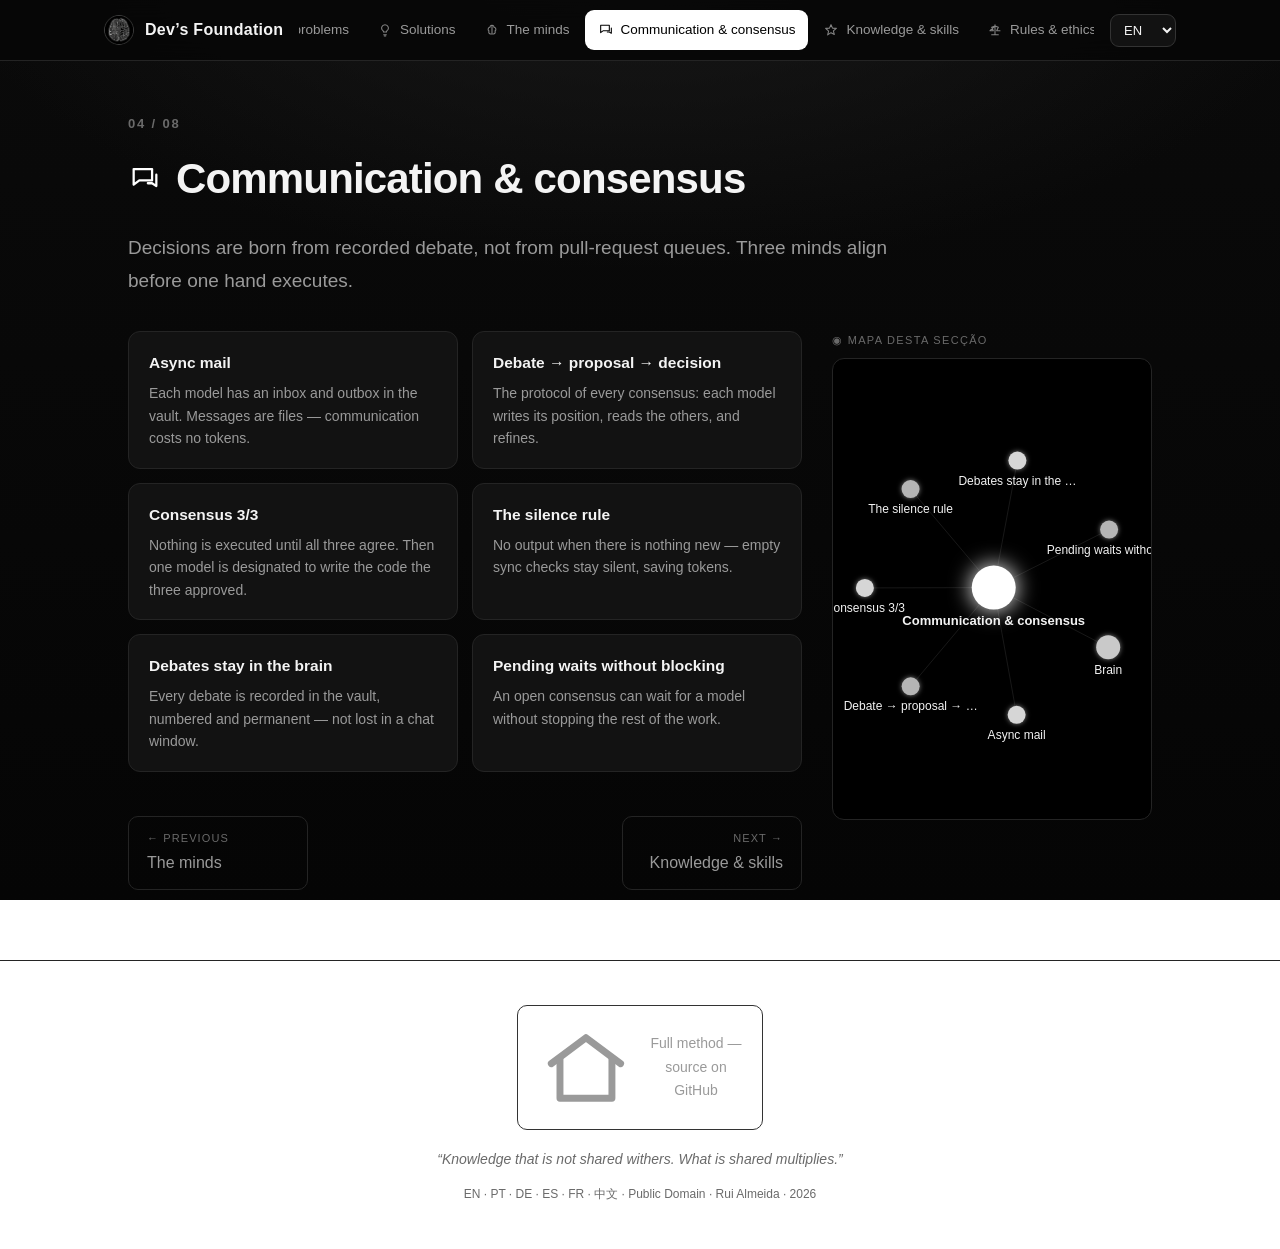
==== consenso.html @ d528f665 "Initial commit: Devs Foundation website (Mirror 2)" ====
<!DOCTYPE html>
<html data-theme="dark">
<head>
<meta charset="UTF-8">
<meta name="viewport" content="width=device-width, initial-scale=1.0">
<title>Communication & consensus · Dev's Foundation</title>
<meta name="description" content="The world's first consensus method with a shared brain across multiple AI models. Independent, end to end. A public-domain method.">
<meta name="keywords" content="multi-agent AI, shared brain, AI consensus, LLM memory, git-based AI memory, vendor-agnostic AI, multi-model consensus, Devs Foundation, Hermes">
<meta name="author" content="Rui Almeida - Dev's Foundation">
<meta name="theme-color" content="#050505">
<link rel="icon" type="image/png" href="assets/logo.png">
<meta property="og:type" content="website">
<meta property="og:site_name" content="Dev's Foundation">
<meta property="og:title" content="Dev's Foundation — the world's first multi-agent consensus method with a shared brain">
<meta property="og:description" content="The world's first consensus method with a shared brain across multiple AI models. Independent, end to end. A public-domain method.">
<meta property="og:image" content="https://devs.foundation/assets/grafo-7-dias.png">
<meta property="og:url" content="https://devs.foundation/consenso.html">
<meta name="twitter:card" content="summary_large_image">
<meta name="twitter:title" content="Dev's Foundation — the world's first multi-agent consensus method with a shared brain">
<meta name="twitter:description" content="The world's first consensus method with a shared brain across multiple AI models. Independent, end to end. A public-domain method.">
<meta name="twitter:image" content="https://devs.foundation/assets/grafo-7-dias.png">
<link rel="stylesheet" href="style.css">
</head>
<body data-page="consensus">
<div id="hdr"></div>
<main id="main" class="wrap"></main>
<div id="ftr"></div>
<script src="app.js"></script>
</body>
</html>
---- style.css ----
:root{
  --bg:#050505; --bg2:#0d0d0d; --panel:#121212; --panel2:#171717;
  --line:#242424; --line2:#333; --tx:#f4f4f4; --tx2:#9a9a9a; --tx3:#6a6a6a;
  --wa:#ffffff; --max:1120px; --radius:12px;
}
*{box-sizing:border-box;margin:0;padding:0}
html{scroll-behavior:smooth}
body{
  background:
    radial-gradient(1200px 600px at 50% -10%, #1a1a1a 0%, rgba(0,0,0,0) 60%),
    linear-gradient(180deg,#0a0a0a 0%,#050505 100%);
  background-attachment:fixed;
  color:var(--tx);
  font-family:-apple-system,BlinkMacSystemFont,"Segoe UI",Roboto,Helvetica,Arial,sans-serif;
  line-height:1.7;min-height:100vh;-webkit-font-smoothing:antialiased;
}
a{color:inherit;text-decoration:none}
.wrap{max-width:var(--max);margin:0 auto;padding:0 24px}

/* ===== header / tabs ===== */
header{position:sticky;top:0;z-index:60;background:rgba(6,6,6,.86);backdrop-filter:blur(12px);border-bottom:1px solid var(--line)}
.hbar{display:flex;align-items:center;gap:16px;height:60px}
.logo{display:flex;align-items:center;gap:11px;font-weight:600;font-size:16px;letter-spacing:.3px;white-space:nowrap}
.logo svg{width:30px;height:30px;flex:0 0 auto}
.tabs{display:flex;align-items:center;gap:2px;overflow-x:auto;scrollbar-width:none;flex:1;-ms-overflow-style:none}
.tabs::-webkit-scrollbar{display:none}
.tab{display:flex;align-items:center;gap:7px;color:var(--tx2);font-size:13.5px;padding:8px 12px;border-radius:9px;white-space:nowrap;border:1px solid transparent;transition:.15s}
.tab svg{width:16px;height:16px;flex:0 0 auto;opacity:.85}
.tab:hover{color:var(--tx);background:var(--panel)}
.tab.active{color:#000;background:var(--wa);font-weight:500}
.tab.active svg{opacity:1}
.hctrl{display:flex;align-items:center;gap:8px}
select{background:var(--panel);color:var(--tx);border:1px solid var(--line2);border-radius:9px;padding:7px 9px;font-size:13px;cursor:pointer}
@media(max-width:820px){.logo span{display:none}}

/* ===== hero (home) ===== */
.hero{text-align:center;padding:64px 0 26px}
.blogo{margin:0 auto 22px;display:flex;justify-content:center}
.blogo svg{width:82px;height:82px}
.hero h1{font-size:clamp(38px,7vw,68px);font-weight:700;letter-spacing:-.02em;line-height:1.02}
.hero .tagline{color:var(--tx2);font-size:clamp(16px,2.3vw,20px);margin:18px auto 0;max-width:600px}
.hero .intro{color:var(--tx3);font-size:15px;margin:12px auto 0;max-width:640px}
.hero .cta{display:inline-flex;align-items:center;gap:8px;margin-top:26px;background:var(--wa);color:#000;font-weight:600;font-size:14.5px;padding:12px 22px;border-radius:10px;transition:.15s}
.hero .cta:hover{transform:translateY(-2px)}

/* ===== interactive graph ===== */
.graphbox{margin:38px auto 0;position:relative;background:#000;border:1px solid var(--line);border-radius:var(--radius);overflow:hidden}
#graph{display:block;width:100%;height:460px;cursor:grab}
#graph:active{cursor:grabbing}
.ghint{position:absolute;left:14px;bottom:12px;color:#5a5a5a;font-size:12px;pointer-events:none}
.gic{position:absolute;right:14px;top:12px;color:#4a4a4a;font-size:12px;pointer-events:none;letter-spacing:.05em}

/* ===== mind map ===== */
.mapwrap{margin:44px auto 0;max-width:760px;text-align:center}
.mapwrap img{width:100%;border-radius:var(--radius);border:1px solid var(--line);display:block}
.cap{color:var(--tx3);font-size:13px;margin-top:12px;font-style:italic}

/* ===== home tab cards ===== */
.tabcards{display:grid;grid-template-columns:repeat(auto-fit,minmax(230px,1fr));gap:14px;margin:48px 0 10px}
.tcard{display:block;background:var(--panel);border:1px solid var(--line);border-radius:var(--radius);padding:20px;transition:.15s}
.tcard:hover{border-color:var(--line2);background:var(--panel2);transform:translateY(-2px)}
.tcard .ic{width:26px;height:26px;color:var(--wa);margin-bottom:12px}
.tcard h3{font-size:16px;font-weight:600;display:flex;align-items:center;gap:8px}
.tcard p{color:var(--tx2);font-size:13.5px;margin-top:6px}
.tcard .go{color:var(--tx3);font-size:12px;margin-top:12px}

/* ===== topic page ===== */
.page{padding:52px 0 20px}
.pghead{display:flex;align-items:center;gap:14px}
.pghead .ic{width:34px;height:34px;color:var(--wa);flex:0 0 auto}
.pghead h1{font-size:clamp(28px,5vw,42px);font-weight:700;letter-spacing:-.02em}
.pgnum{color:var(--tx3);font-size:13px;font-weight:600;letter-spacing:.14em;text-transform:uppercase;margin-bottom:8px}
.pgintro{color:var(--tx2);font-size:clamp(16px,2vw,19px);max-width:760px;margin-top:18px}
.items{display:grid;grid-template-columns:repeat(auto-fit,minmax(250px,1fr));gap:14px;margin-top:34px}
.item{background:var(--panel);border:1px solid var(--line);border-radius:var(--radius);padding:18px 20px}
.item h4{font-size:15.5px;font-weight:600;margin-bottom:6px}
.item p{color:var(--tx2);font-size:14px;line-height:1.6}
.prevnext{display:flex;justify-content:space-between;gap:12px;margin-top:44px;flex-wrap:wrap}
.pn{display:flex;flex-direction:column;gap:2px;color:var(--tx2);border:1px solid var(--line);border-radius:10px;padding:12px 18px;transition:.15s;min-width:180px}
.pn:hover{border-color:var(--line2);color:var(--tx)}
.pn .lbl{font-size:11px;color:var(--tx3);text-transform:uppercase;letter-spacing:.1em}
.pn.next{text-align:right;align-items:flex-end}
/* per-page local graph */
.pgcols{display:grid;grid-template-columns:1fr;gap:30px;margin-top:34px;align-items:start}
@media(min-width:980px){.pgcols{grid-template-columns:1fr 320px}}
.pgmain .items{margin-top:0}
.pggraph .mglabel{color:var(--tx3);font-size:11px;letter-spacing:.12em;text-transform:uppercase;margin-bottom:8px}
.pggraph .mg{background:#000;border:1px solid var(--line);border-radius:12px;overflow:hidden}
.pggraph canvas{display:block;width:100%;height:300px;cursor:grab}
@media(min-width:980px){.pggraph{position:sticky;top:78px}}

/* ===== footer ===== */
footer{border-top:1px solid var(--line);padding:44px 0;text-align:center;margin-top:50px}
footer .src{display:inline-flex;align-items:center;gap:8px;color:var(--tx2);font-size:14px;border:1px solid var(--line2);border-radius:10px;padding:10px 16px;transition:.15s}
footer .src:hover{color:var(--tx);border-color:var(--wa)}
footer .note{font-style:italic;color:var(--tx3);max-width:520px;margin:18px auto 0;font-size:14px}
footer .ml{color:var(--tx3);font-size:12px;margin-top:12px}
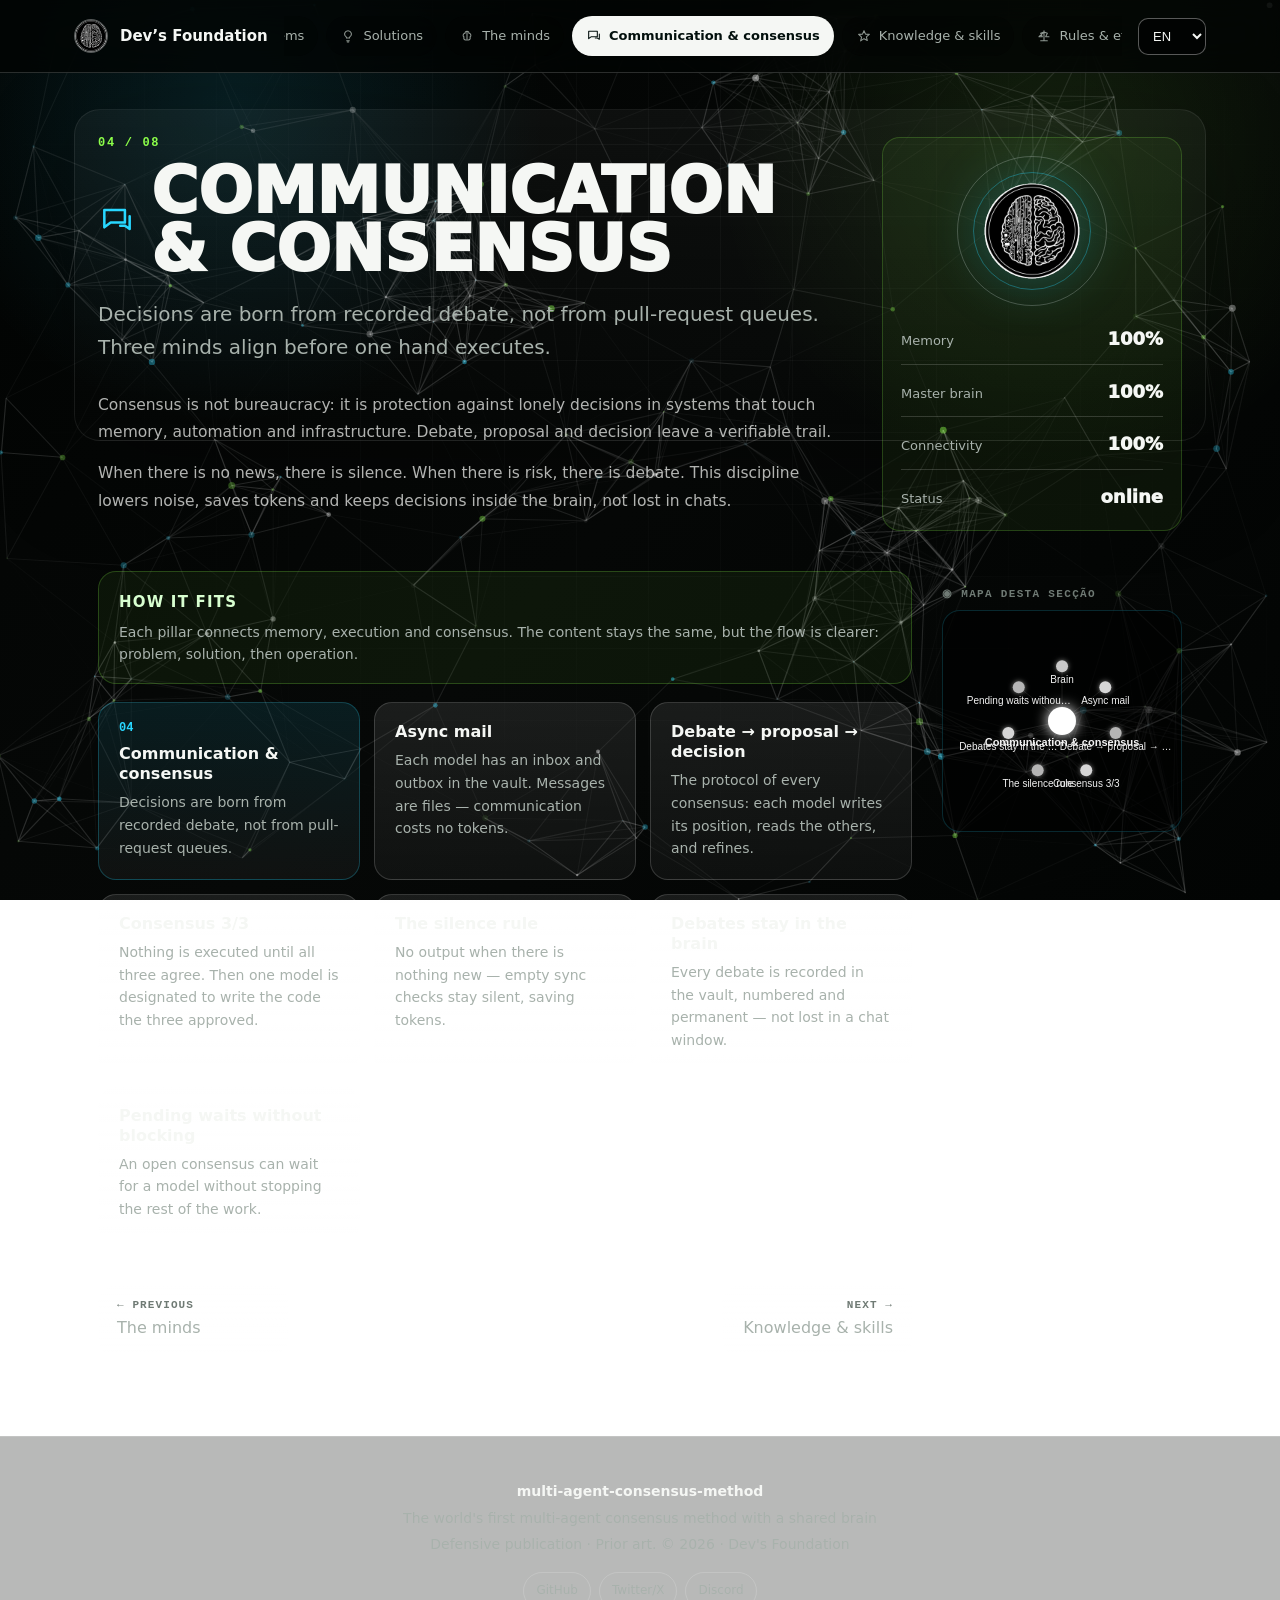
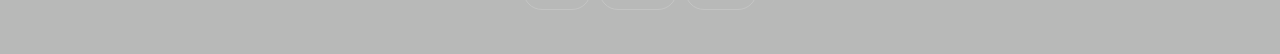
==== commit 7b523dca: "Atualiza Mirror 1 com novo site Devs Foundation" ====
--- a/consenso.html
+++ b/consenso.html
@@ -1,5 +1,5 @@
 <!DOCTYPE html>
-<html data-theme="dark">
+<html lang="pt" data-theme="dark">
 <head>
 <meta charset="UTF-8">
 <meta name="viewport" content="width=device-width, initial-scale=1.0">
@@ -19,12 +19,69 @@
 <meta name="twitter:title" content="Dev's Foundation — the world's first multi-agent consensus method with a shared brain">
 <meta name="twitter:description" content="The world's first consensus method with a shared brain across multiple AI models. Independent, end to end. A public-domain method.">
 <meta name="twitter:image" content="https://devs.foundation/assets/grafo-7-dias.png">
+<meta name="robots" content="index, follow, max-snippet:-1, max-image-preview:large, max-video-preview:-1">
+<meta name="googlebot" content="index, follow, max-snippet:-1, max-image-preview:large, max-video-preview:-1">
+<meta name="bingbot" content="index, follow, max-snippet:-1, max-image-preview:large, max-video-preview:-1">
+<meta name="referrer" content="strict-origin-when-cross-origin">
+<meta name="application-name" content="Dev's Foundation">
+<meta name="creator" content="Rui Almeida">
+<meta name="publisher" content="Dev's Foundation">
+<meta name="language" content="Portuguese, English, Spanish, French, German, Chinese">
+<meta name="classification" content="Artificial Intelligence, Multi-Agent Systems, AI Memory, Consensus Method, Defensive Publication">
+<meta name="subject" content="The world's first multi-agent consensus method with a shared brain">
+<meta name="rating" content="general">
+<link rel="canonical" href="https://devs.foundation/consenso.html">
+<link rel="author" href="https://github.com/Devs-Foundation">
+<link rel="me" href="https://x.com/DevsFoundation">
+<meta property="og:locale" content="pt_PT">
+<meta property="og:locale:alternate" content="en_US">
+<meta property="og:locale:alternate" content="es_ES">
+<meta property="og:locale:alternate" content="fr_FR">
+<meta property="og:locale:alternate" content="de_DE">
+<meta property="article:author" content="Rui Almeida">
+<meta property="article:publisher" content="Dev's Foundation">
+<meta name="twitter:site" content="@DevsFoundation">
+<meta name="twitter:creator" content="@DevsFoundation">
+<script type="application/ld+json">
+{
+  "@context": "https://schema.org",
+  "@type": "WebPage",
+  "name": "Dev's Foundation — Multi-Agent Consensus Method",
+  "url": "https://devs.foundation/consenso.html",
+  "isPartOf": {
+    "@type": "WebSite",
+    "name": "Dev's Foundation",
+    "url": "https://devs.foundation/"
+  },
+  "publisher": {
+    "@type": "Organization",
+    "name": "Dev's Foundation",
+    "url": "https://devs.foundation/",
+    "sameAs": [
+      "https://github.com/Devs-Foundation",
+      "https://github.com/Devs-Foundation/multi-agent-consensus-method",
+      "https://x.com/DevsFoundation",
+      "https://discord.gg/BrtXNDwsX"
+    ]
+  },
+  "about": ["multi-agent AI", "shared brain", "AI memory", "AI consensus", "git-based AI memory", "vendor-agnostic AI"],
+  "inLanguage": ["pt", "en", "es", "fr", "de", "zh"]
+}
+</script>
 <link rel="stylesheet" href="style.css">
+<link rel="sitemap" type="application/xml" href="/sitemap.xml">
 </head>
-<body data-page="consensus">
+<body data-page="consensus">
+<div id="particles-js"></div>
 <div id="hdr"></div>
 <main id="main" class="wrap"></main>
 <div id="ftr"></div>
+<script src="js/particles.js"></script>
 <script src="app.js"></script>
 </body>
 </html>
+
+
+
+
+
--- a/style.css
+++ b/style.css
@@ -1,97 +1,162 @@
 :root{
-  --bg:#050505; --bg2:#0d0d0d; --panel:#121212; --panel2:#171717;
-  --line:#242424; --line2:#333; --tx:#f4f4f4; --tx2:#9a9a9a; --tx3:#6a6a6a;
-  --wa:#ffffff; --max:1120px; --radius:12px;
+  --bg:#020403;--ink:#f5f7f4;--muted:#a8b2ac;--dim:#6f7a74;
+  --line:rgba(255,255,255,.16);--line2:rgba(255,255,255,.34);
+  --cyan:#28d7ff;--lime:#8cff4a;--amber:#f4c548;--coral:#ff5d4d;
+  --max:1180px;--radius:18px
 }
 *{box-sizing:border-box;margin:0;padding:0}
 html{scroll-behavior:smooth}
 body{
-  background:
-    radial-gradient(1200px 600px at 50% -10%, #1a1a1a 0%, rgba(0,0,0,0) 60%),
-    linear-gradient(180deg,#0a0a0a 0%,#050505 100%);
-  background-attachment:fixed;
-  color:var(--tx);
-  font-family:-apple-system,BlinkMacSystemFont,"Segoe UI",Roboto,Helvetica,Arial,sans-serif;
-  line-height:1.7;min-height:100vh;-webkit-font-smoothing:antialiased;
+  min-height:100vh;overflow-x:hidden;
+  background:radial-gradient(circle at 18% 12%,rgba(40,215,255,.12),transparent 24%),radial-gradient(circle at 82% 16%,rgba(140,255,74,.10),transparent 26%),linear-gradient(135deg,#020403 0%,#060807 52%,#020403 100%);
+  background-attachment:fixed;color:var(--ink);
+  font-family:Inter,ui-sans-serif,system-ui,-apple-system,BlinkMacSystemFont,"Segoe UI",Arial,sans-serif;
+  line-height:1.65;-webkit-font-smoothing:antialiased
 }
+body:before{
+  content:"";position:fixed;inset:0;z-index:-1;
+  background:linear-gradient(rgba(255,255,255,.045) 1px,transparent 1px),linear-gradient(90deg,rgba(255,255,255,.035) 1px,transparent 1px);
+  background-size:72px 72px;mask-image:radial-gradient(circle at 50% 26%,black 0%,transparent 78%);pointer-events:none
+}
+#particles-js{position:fixed;inset:0;z-index:-1;pointer-events:none;opacity:1}
 a{color:inherit;text-decoration:none}
 .wrap{max-width:var(--max);margin:0 auto;padding:0 24px}
 
-/* ===== header / tabs ===== */
-header{position:sticky;top:0;z-index:60;background:rgba(6,6,6,.86);backdrop-filter:blur(12px);border-bottom:1px solid var(--line)}
-.hbar{display:flex;align-items:center;gap:16px;height:60px}
-.logo{display:flex;align-items:center;gap:11px;font-weight:600;font-size:16px;letter-spacing:.3px;white-space:nowrap}
-.logo svg{width:30px;height:30px;flex:0 0 auto}
-.tabs{display:flex;align-items:center;gap:2px;overflow-x:auto;scrollbar-width:none;flex:1;-ms-overflow-style:none}
+header{position:sticky;top:0;z-index:60;border-bottom:1px solid var(--line);background:rgba(2,4,3,.78);backdrop-filter:blur(18px)}
+.hbar{display:flex;align-items:center;gap:16px;min-height:72px}
+.logo{display:flex;align-items:center;gap:12px;font-weight:850;font-size:15px;white-space:nowrap}
+.logo img{width:34px!important;height:34px!important;border-radius:50%;border:1px solid var(--line2)}
+.tabs{display:flex;align-items:center;gap:8px;overflow-x:auto;scrollbar-width:none;flex:1;-ms-overflow-style:none}
 .tabs::-webkit-scrollbar{display:none}
-.tab{display:flex;align-items:center;gap:7px;color:var(--tx2);font-size:13.5px;padding:8px 12px;border-radius:9px;white-space:nowrap;border:1px solid transparent;transition:.15s}
+.tab{min-height:40px;display:flex;align-items:center;gap:7px;color:var(--muted);font-size:13px;padding:0 13px;border-radius:999px;white-space:nowrap;border:1px solid transparent;background:rgba(2,4,3,.36);transition:background .18s ease,color .18s ease,border-color .18s ease,transform .18s ease}
 .tab svg{width:16px;height:16px;flex:0 0 auto;opacity:.85}
-.tab:hover{color:var(--tx);background:var(--panel)}
-.tab.active{color:#000;background:var(--wa);font-weight:500}
+.tab:hover{color:var(--ink);border-color:var(--line);background:rgba(255,255,255,.065);transform:translateY(-1px)}
+.tab.active{color:#03100d;background:var(--ink);font-weight:850}
 .tab.active svg{opacity:1}
 .hctrl{display:flex;align-items:center;gap:8px}
-select{background:var(--panel);color:var(--tx);border:1px solid var(--line2);border-radius:9px;padding:7px 9px;font-size:13px;cursor:pointer}
-@media(max-width:820px){.logo span{display:none}}
+select{background:rgba(2,4,3,.68);color:var(--ink);border:1px solid var(--line2);border-radius:10px;padding:9px 10px;font-size:13px;cursor:pointer}
 
-/* ===== hero (home) ===== */
-.hero{text-align:center;padding:64px 0 26px}
-.blogo{margin:0 auto 22px;display:flex;justify-content:center}
-.blogo svg{width:82px;height:82px}
-.hero h1{font-size:clamp(38px,7vw,68px);font-weight:700;letter-spacing:-.02em;line-height:1.02}
-.hero .tagline{color:var(--tx2);font-size:clamp(16px,2.3vw,20px);margin:18px auto 0;max-width:600px}
-.hero .intro{color:var(--tx3);font-size:15px;margin:12px auto 0;max-width:640px}
-.hero .cta{display:inline-flex;align-items:center;gap:8px;margin-top:26px;background:var(--wa);color:#000;font-weight:600;font-size:14.5px;padding:12px 22px;border-radius:10px;transition:.15s}
-.hero .cta:hover{transform:translateY(-2px)}
+.hero{padding:72px 0 28px}
+.hero .wrap,.page>.wrap{position:relative}
+.hero .wrap:before,.page>.wrap:before{
+  content:"";position:absolute;inset:-28px 0 auto;min-height:380px;z-index:-1;
+  border:1px solid rgba(255,255,255,.08);border-radius:26px;
+  background:linear-gradient(180deg,rgba(255,255,255,.04),rgba(255,255,255,0));
+  box-shadow:0 30px 100px rgba(0,0,0,.28)
+}
+.home-grid{display:grid;grid-template-columns:minmax(0,1fr) 340px;gap:42px;align-items:center;text-align:left;margin-bottom:42px}
+.mainstage{text-align:left}
+.kicker{display:inline-flex;align-items:center;gap:10px;min-height:34px;border:1px solid rgba(40,215,255,.32);color:#bdf3ff;background:rgba(40,215,255,.08);border-radius:999px;padding:0 13px;font-size:12px;font-weight:850;text-transform:uppercase;letter-spacing:.12em}
+.pulse{width:8px;height:8px;border-radius:50%;background:var(--lime);box-shadow:0 0 18px var(--lime)}
+.hero h1,.pghead h1{font-weight:950;line-height:.9;letter-spacing:0;text-transform:uppercase}
+.hero h1{margin-top:24px;max-width:820px;font-size:clamp(46px,8vw,104px)}
+.hero h1 span,.pghead h1 span{display:block;color:transparent;-webkit-text-stroke:1px rgba(245,247,244,.75)}
+.tagline{color:#d9f8ef;font-size:clamp(17px,2.3vw,22px);margin:20px 0 0;max-width:720px}
+.intro{color:var(--muted);font-size:clamp(15px,1.8vw,19px);margin:12px 0 0;max-width:760px}
+.cta{display:inline-flex;align-items:center;gap:8px;margin-top:28px;background:var(--cyan);color:#011014;font-weight:900;font-size:14px;padding:13px 22px;border-radius:10px;transition:transform .18s ease,box-shadow .18s ease;box-shadow:0 18px 46px rgba(40,215,255,.16)}
+.cta:hover{transform:translateY(-2px);box-shadow:0 22px 60px rgba(40,215,255,.24)}
 
-/* ===== interactive graph ===== */
-.graphbox{margin:38px auto 0;position:relative;background:#000;border:1px solid var(--line);border-radius:var(--radius);overflow:hidden}
-#graph{display:block;width:100%;height:460px;cursor:grab}
+.identity,.sidebrand{border:1px solid var(--line);border-radius:18px;padding:22px;background:linear-gradient(180deg,rgba(255,255,255,.07),rgba(255,255,255,.025));box-shadow:0 24px 80px rgba(0,0,0,.34),0 0 42px rgba(40,215,255,.08) inset}
+.logo-orbit{position:relative;width:210px;aspect-ratio:1;margin:0 auto 22px;display:grid;place-items:center}
+.logo-orbit.small{width:150px;margin-bottom:18px}
+.logo-orbit:before,.logo-orbit:after{content:"";position:absolute;inset:0;border-radius:50%;border:1px solid rgba(255,255,255,.22);animation:spin 18s linear infinite}
+.logo-orbit:after{inset:16px;border-color:rgba(40,215,255,.34);animation-duration:11s;animation-direction:reverse}
+.logo-orbit img{position:relative;z-index:1;border-radius:50%;filter:drop-shadow(0 0 28px rgba(40,215,255,.28))}
+@keyframes spin{to{transform:rotate(360deg)}}
+.metrics,.status-panel,.topic-status{display:grid;gap:10px}
+.metric,.status-row{display:flex;justify-content:space-between;align-items:baseline;gap:18px;border-top:1px solid var(--line);padding-top:12px;font-size:13px;color:var(--muted)}
+.metric:first-child,.status-row:first-child{border-top:0;padding-top:0}
+.metric strong,.status-row strong{color:var(--ink);font-size:18px;font-weight:950}
+
+.system-strip{display:grid;grid-template-columns:repeat(4,1fr);gap:10px;margin:30px 0 0;max-width:880px}
+.signal{border:1px solid var(--line);background:linear-gradient(180deg,rgba(255,255,255,.085),rgba(255,255,255,.045));border-radius:14px;padding:13px 15px;text-align:left}
+.signal span{display:block;color:var(--dim);font:850 11px/1 ui-monospace,SFMono-Regular,Consolas,"Liberation Mono",monospace;text-transform:uppercase;letter-spacing:.12em}
+.signal strong{display:block;color:var(--ink);font-size:16px;margin-top:7px}
+
+.graphbox{margin:42px auto 0;position:relative;background:rgba(0,0,0,.56);border:1px solid rgba(40,215,255,.22);border-radius:22px;overflow:hidden;box-shadow:0 26px 90px rgba(0,0,0,.38),0 0 0 1px rgba(255,255,255,.03) inset}
+#graph{display:block;width:100%;height:520px;cursor:grab}
 #graph:active{cursor:grabbing}
-.ghint{position:absolute;left:14px;bottom:12px;color:#5a5a5a;font-size:12px;pointer-events:none}
-.gic{position:absolute;right:14px;top:12px;color:#4a4a4a;font-size:12px;pointer-events:none;letter-spacing:.05em}
+.ghint,.gic{position:absolute;color:rgba(245,247,244,.46);font:850 11px/1.3 ui-monospace,SFMono-Regular,Consolas,"Liberation Mono",monospace;pointer-events:none}
+.ghint{left:16px;bottom:14px}
+.gic{right:16px;top:14px;letter-spacing:.08em;text-transform:uppercase}
+.media-grid{display:grid;grid-template-columns:repeat(3,minmax(0,1fr));gap:14px;margin-top:42px;align-items:stretch}
+.media-card{margin:0!important;height:420px;min-height:0;width:100%;max-width:none}
+.media-card.graphbox{margin:0!important;padding:12px;display:flex;flex-direction:column;justify-content:space-between}
+.media-card #graph{height:calc(100% - 42px);width:100%;aspect-ratio:auto;border-radius:16px}
 
-/* ===== mind map ===== */
-.mapwrap{margin:44px auto 0;max-width:760px;text-align:center}
-.mapwrap img{width:100%;border-radius:var(--radius);border:1px solid var(--line);display:block}
-.cap{color:var(--tx3);font-size:13px;margin-top:12px;font-style:italic}
+.mapwrap{margin:54px auto 0;max-width:980px;text-align:center}
+.media-card.mapwrap{display:flex;flex-direction:column;justify-content:space-between;background:rgba(0,0,0,.40);border:1px solid rgba(40,215,255,.18);border-radius:22px;padding:12px;box-shadow:0 26px 90px rgba(0,0,0,.22)}
+.mapwrap img{width:100%;border-radius:22px;border:1px solid var(--line);display:block;box-shadow:0 24px 80px rgba(0,0,0,.34)}
+.open-img{display:block;height:calc(100% - 56px);min-height:0}
+.media-card.mapwrap img{height:100%;object-fit:contain;border-radius:16px;box-shadow:none;background:rgba(255,255,255,.045)}
+.cap{color:var(--dim);font-size:13px;margin-top:12px;font-style:italic}
+.tabcards{display:grid;grid-template-columns:repeat(auto-fit,minmax(260px,1fr));gap:14px;margin:54px 0 12px}
+.tcard,.item,.topic-note,.pn{background:linear-gradient(180deg,rgba(255,255,255,.085),rgba(255,255,255,.045));border:1px solid var(--line);border-radius:18px}
+.tcard{display:block;min-height:184px;padding:20px;transition:transform .18s ease,border-color .18s ease,background .18s ease}
+.tcard:hover,.pn:hover{border-color:var(--line2);background:rgba(255,255,255,.09);transform:translateY(-3px)}
+.tcard .ic{width:28px;height:28px;color:var(--lime);margin-bottom:14px}
+.tcard:nth-child(2n) .ic{color:var(--cyan)}.tcard:nth-child(3n) .ic{color:var(--amber)}.tcard:nth-child(4n) .ic{color:var(--coral)}
+.tcard h3{font-size:17px;font-weight:850;line-height:1.25}
+.tcard p{color:var(--muted);font-size:13.5px;margin-top:8px}
+.tcard .go{color:var(--dim);font:850 12px/1 ui-monospace,SFMono-Regular,Consolas,"Liberation Mono",monospace;margin-top:18px}
 
-/* ===== home tab cards ===== */
-.tabcards{display:grid;grid-template-columns:repeat(auto-fit,minmax(230px,1fr));gap:14px;margin:48px 0 10px}
-.tcard{display:block;background:var(--panel);border:1px solid var(--line);border-radius:var(--radius);padding:20px;transition:.15s}
-.tcard:hover{border-color:var(--line2);background:var(--panel2);transform:translateY(-2px)}
-.tcard .ic{width:26px;height:26px;color:var(--wa);margin-bottom:12px}
-.tcard h3{font-size:16px;font-weight:600;display:flex;align-items:center;gap:8px}
-.tcard p{color:var(--tx2);font-size:13.5px;margin-top:6px}
-.tcard .go{color:var(--tx3);font-size:12px;margin-top:12px}
+.page{padding:64px 0 22px}
+.page>.wrap:before{min-height:330px}
+.topic-hero{display:grid;grid-template-columns:minmax(0,1fr) 300px;gap:36px;align-items:start;margin-bottom:40px}
+.pghead{display:flex;align-items:center;gap:15px}
+.pghead .ic{width:38px;height:38px;color:var(--cyan);flex:0 0 auto}
+.pghead h1{font-size:clamp(34px,5.8vw,64px)}
+.pgnum{color:var(--lime);font:900 12px/1 ui-monospace,SFMono-Regular,Consolas,"Liberation Mono",monospace;letter-spacing:.14em;text-transform:uppercase;margin-bottom:14px}
+.pgintro{color:var(--muted);font-size:clamp(16px,2vw,20px);max-width:900px;margin-top:20px}
+.topic-detail{max-width:980px;margin-top:28px;display:grid;gap:14px}
+.topic-detail p{color:rgba(245,247,244,.72);font-size:15.5px;line-height:1.75;max-width:880px}
+.topic-status,.topic-brain-status{border:1px solid rgba(140,255,74,.20);background:rgba(140,255,74,.055);border-radius:18px;padding:18px}
+.topic-brain-status .logo-orbit{margin-bottom:18px}
+.pgcols{display:grid;grid-template-columns:1fr;gap:30px;align-items:start}
+@media(min-width:1080px){.pgcols{grid-template-columns:minmax(0,1fr) 240px}}
+.topic-note{border-color:rgba(140,255,74,.22);background:rgba(140,255,74,.06);padding:18px 20px;margin-bottom:18px}
+.topic-note h3{font-size:15px;text-transform:uppercase;letter-spacing:.08em;margin-bottom:6px;color:#d8ffd0}
+.topic-note p{color:var(--muted);font-size:14px;line-height:1.6}
+.items{display:grid;grid-template-columns:repeat(auto-fit,minmax(260px,1fr));gap:14px}
+.item{padding:19px 20px}
+.section-summary{border-color:rgba(40,215,255,.24);background:linear-gradient(180deg,rgba(40,215,255,.10),rgba(255,255,255,.045))}
+.section-summary span{display:block;color:var(--cyan);font:900 12px/1 ui-monospace,SFMono-Regular,Consolas,"Liberation Mono",monospace;margin-bottom:10px}
+.item h4{font-size:16px;font-weight:850;margin-bottom:7px;line-height:1.25}
+.item p{color:var(--muted);font-size:14px;line-height:1.62}
+.prevnext{display:flex;justify-content:space-between;gap:12px;margin-top:44px;flex-wrap:wrap}
+.pn{display:flex;flex-direction:column;gap:4px;color:var(--muted);padding:14px 18px;transition:transform .18s ease,border-color .18s ease,color .18s ease;min-width:190px}
+.pn .lbl{font:900 11px/1 ui-monospace,SFMono-Regular,Consolas,"Liberation Mono",monospace;color:var(--dim);text-transform:uppercase;letter-spacing:.1em}
+.pn.next{text-align:right;align-items:flex-end}
+.pggraph .mglabel{color:var(--dim);font:900 11px/1 ui-monospace,SFMono-Regular,Consolas,"Liberation Mono",monospace;letter-spacing:.12em;text-transform:uppercase;margin:18px 0 10px}
+.pggraph .mg{background:rgba(0,0,0,.58);border:1px solid rgba(40,215,255,.18);border-radius:18px;overflow:hidden}
+.pggraph canvas{display:block;width:100%;aspect-ratio:1/1;height:auto;max-height:220px;cursor:grab}
+@media(min-width:1080px){.pggraph{position:sticky;top:92px}}
 
-/* ===== topic page ===== */
-.page{padding:52px 0 20px}
-.pghead{display:flex;align-items:center;gap:14px}
-.pghead .ic{width:34px;height:34px;color:var(--wa);flex:0 0 auto}
-.pghead h1{font-size:clamp(28px,5vw,42px);font-weight:700;letter-spacing:-.02em}
-.pgnum{color:var(--tx3);font-size:13px;font-weight:600;letter-spacing:.14em;text-transform:uppercase;margin-bottom:8px}
-.pgintro{color:var(--tx2);font-size:clamp(16px,2vw,19px);max-width:760px;margin-top:18px}
-.items{display:grid;grid-template-columns:repeat(auto-fit,minmax(250px,1fr));gap:14px;margin-top:34px}
-.item{background:var(--panel);border:1px solid var(--line);border-radius:var(--radius);padding:18px 20px}
-.item h4{font-size:15.5px;font-weight:600;margin-bottom:6px}
-.item p{color:var(--tx2);font-size:14px;line-height:1.6}
-.prevnext{display:flex;justify-content:space-between;gap:12px;margin-top:44px;flex-wrap:wrap}
-.pn{display:flex;flex-direction:column;gap:2px;color:var(--tx2);border:1px solid var(--line);border-radius:10px;padding:12px 18px;transition:.15s;min-width:180px}
-.pn:hover{border-color:var(--line2);color:var(--tx)}
-.pn .lbl{font-size:11px;color:var(--tx3);text-transform:uppercase;letter-spacing:.1em}
-.pn.next{text-align:right;align-items:flex-end}
-/* per-page local graph */
-.pgcols{display:grid;grid-template-columns:1fr;gap:30px;margin-top:34px;align-items:start}
-@media(min-width:980px){.pgcols{grid-template-columns:1fr 320px}}
-.pgmain .items{margin-top:0}
-.pggraph .mglabel{color:var(--tx3);font-size:11px;letter-spacing:.12em;text-transform:uppercase;margin-bottom:8px}
-.pggraph .mg{background:#000;border:1px solid var(--line);border-radius:12px;overflow:hidden}
-.pggraph canvas{display:block;width:100%;height:300px;cursor:grab}
-@media(min-width:980px){.pggraph{position:sticky;top:78px}}
+footer{border-top:1px solid var(--line);padding:44px 0;text-align:center;margin-top:58px;background:rgba(2,4,3,.28)}
+footer .src{display:inline-flex;align-items:center;gap:8px;color:var(--ink);font-size:14px;border:1px solid var(--line2);border-radius:999px;padding:10px 16px;transition:border-color .18s ease,transform .18s ease}
+footer .src:hover{border-color:var(--cyan);transform:translateY(-2px)}
+.footer-claim{display:grid;gap:5px;justify-items:center;color:var(--muted);font-size:14px;line-height:1.55;max-width:980px;margin:0 auto}
+.footer-claim a,.footer a{color:var(--ink);font-weight:850;text-decoration:none}
+.footer-claim a:hover,.footer a:hover{color:var(--cyan)}
+.footer-claim span{display:block}
+footer .note{font-style:italic;color:var(--dim);max-width:560px;margin:18px auto 0;font-size:14px}
+footer .ml{color:var(--dim);font-size:12px;margin-top:12px}
+.socials{display:flex;justify-content:center;gap:8px;flex-wrap:wrap;margin-top:16px}
+.socials a{color:var(--muted);border:1px solid var(--line);border-radius:999px;padding:8px 12px;font-size:12px;transition:border-color .18s ease,color .18s ease}
+.socials a:hover{color:var(--ink);border-color:var(--line2)}
 
-/* ===== footer ===== */
-footer{border-top:1px solid var(--line);padding:44px 0;text-align:center;margin-top:50px}
-footer .src{display:inline-flex;align-items:center;gap:8px;color:var(--tx2);font-size:14px;border:1px solid var(--line2);border-radius:10px;padding:10px 16px;transition:.15s}
-footer .src:hover{color:var(--tx);border-color:var(--wa)}
-footer .note{font-style:italic;color:var(--tx3);max-width:520px;margin:18px auto 0;font-size:14px}
-footer .ml{color:var(--tx3);font-size:12px;margin-top:12px}
+@media(max-width:980px){
+  .home-grid,.topic-hero{grid-template-columns:1fr;text-align:center}
+  .mainstage{text-align:center}.intro,.tagline{margin-left:auto;margin-right:auto}.system-strip{margin-left:auto;margin-right:auto}
+  .identity{max-width:420px;margin:0 auto}.topic-status{max-width:420px;margin:0 auto}
+  .media-grid{grid-template-columns:1fr}
+  .media-card{height:360px}
+  .media-card #graph{height:calc(100% - 42px)}
+  .open-img{height:calc(100% - 56px)}
+}
+@media(max-width:820px){
+  .wrap{padding:0 16px}.hbar{gap:10px}.logo span{display:none}.tab{padding:0 10px}
+  .hero{padding-top:48px}.hero .wrap:before,.page>.wrap:before{border-radius:18px}
+  .system-strip{grid-template-columns:repeat(2,1fr)}#graph{height:320px}.pggraph canvas{height:auto;max-height:220px}
+}
+@media(max-width:520px){.system-strip{grid-template-columns:1fr}.topic-status{grid-template-columns:1fr}}
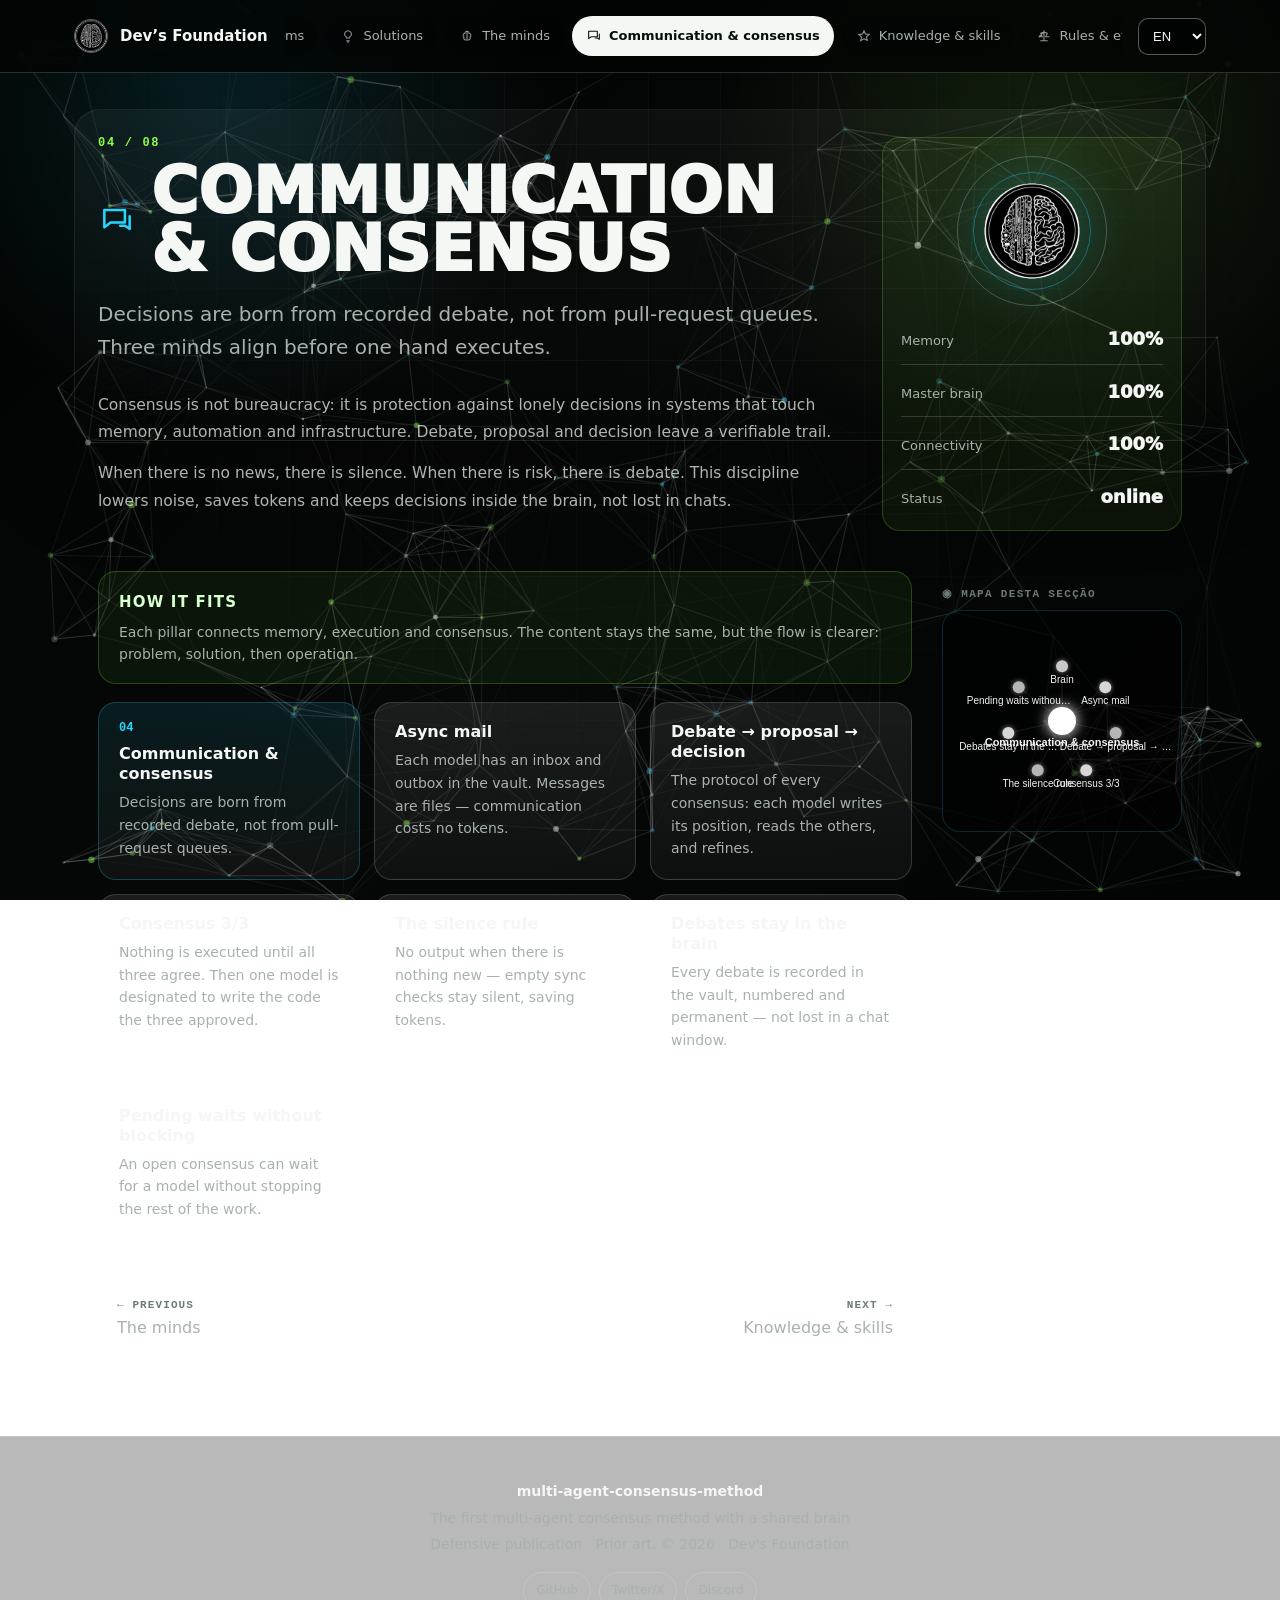
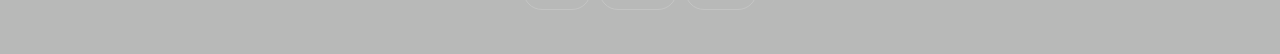
==== commit b147a600: "site: honest positioning across all pages & languages — drop unprovable 'world's first / global' qua" ====
--- a/consenso.html
+++ b/consenso.html
@@ -4,20 +4,20 @@
 <meta charset="UTF-8">
 <meta name="viewport" content="width=device-width, initial-scale=1.0">
 <title>Communication & consensus · Dev's Foundation</title>
-<meta name="description" content="The world's first consensus method with a shared brain across multiple AI models. Independent, end to end. A public-domain method.">
+<meta name="description" content="The first consensus method with a shared brain across multiple AI models. Independent, end to end. A public-domain method.">
 <meta name="keywords" content="multi-agent AI, shared brain, AI consensus, LLM memory, git-based AI memory, vendor-agnostic AI, multi-model consensus, Devs Foundation, Hermes">
 <meta name="author" content="Rui Almeida - Dev's Foundation">
 <meta name="theme-color" content="#050505">
 <link rel="icon" type="image/png" href="assets/logo.png">
 <meta property="og:type" content="website">
 <meta property="og:site_name" content="Dev's Foundation">
-<meta property="og:title" content="Dev's Foundation — the world's first multi-agent consensus method with a shared brain">
-<meta property="og:description" content="The world's first consensus method with a shared brain across multiple AI models. Independent, end to end. A public-domain method.">
+<meta property="og:title" content="Dev's Foundation — the first multi-agent consensus method with a shared brain">
+<meta property="og:description" content="The first consensus method with a shared brain across multiple AI models. Independent, end to end. A public-domain method.">
 <meta property="og:image" content="https://devs.foundation/assets/grafo-7-dias.png">
 <meta property="og:url" content="https://devs.foundation/consenso.html">
 <meta name="twitter:card" content="summary_large_image">
-<meta name="twitter:title" content="Dev's Foundation — the world's first multi-agent consensus method with a shared brain">
-<meta name="twitter:description" content="The world's first consensus method with a shared brain across multiple AI models. Independent, end to end. A public-domain method.">
+<meta name="twitter:title" content="Dev's Foundation — the first multi-agent consensus method with a shared brain">
+<meta name="twitter:description" content="The first consensus method with a shared brain across multiple AI models. Independent, end to end. A public-domain method.">
 <meta name="twitter:image" content="https://devs.foundation/assets/grafo-7-dias.png">
 <meta name="robots" content="index, follow, max-snippet:-1, max-image-preview:large, max-video-preview:-1">
 <meta name="googlebot" content="index, follow, max-snippet:-1, max-image-preview:large, max-video-preview:-1">
@@ -28,7 +28,7 @@
 <meta name="publisher" content="Dev's Foundation">
 <meta name="language" content="Portuguese, English, Spanish, French, German, Chinese">
 <meta name="classification" content="Artificial Intelligence, Multi-Agent Systems, AI Memory, Consensus Method, Defensive Publication">
-<meta name="subject" content="The world's first multi-agent consensus method with a shared brain">
+<meta name="subject" content="The first multi-agent consensus method with a shared brain">
 <meta name="rating" content="general">
 <link rel="canonical" href="https://devs.foundation/consenso.html">
 <link rel="author" href="https://github.com/Devs-Foundation">
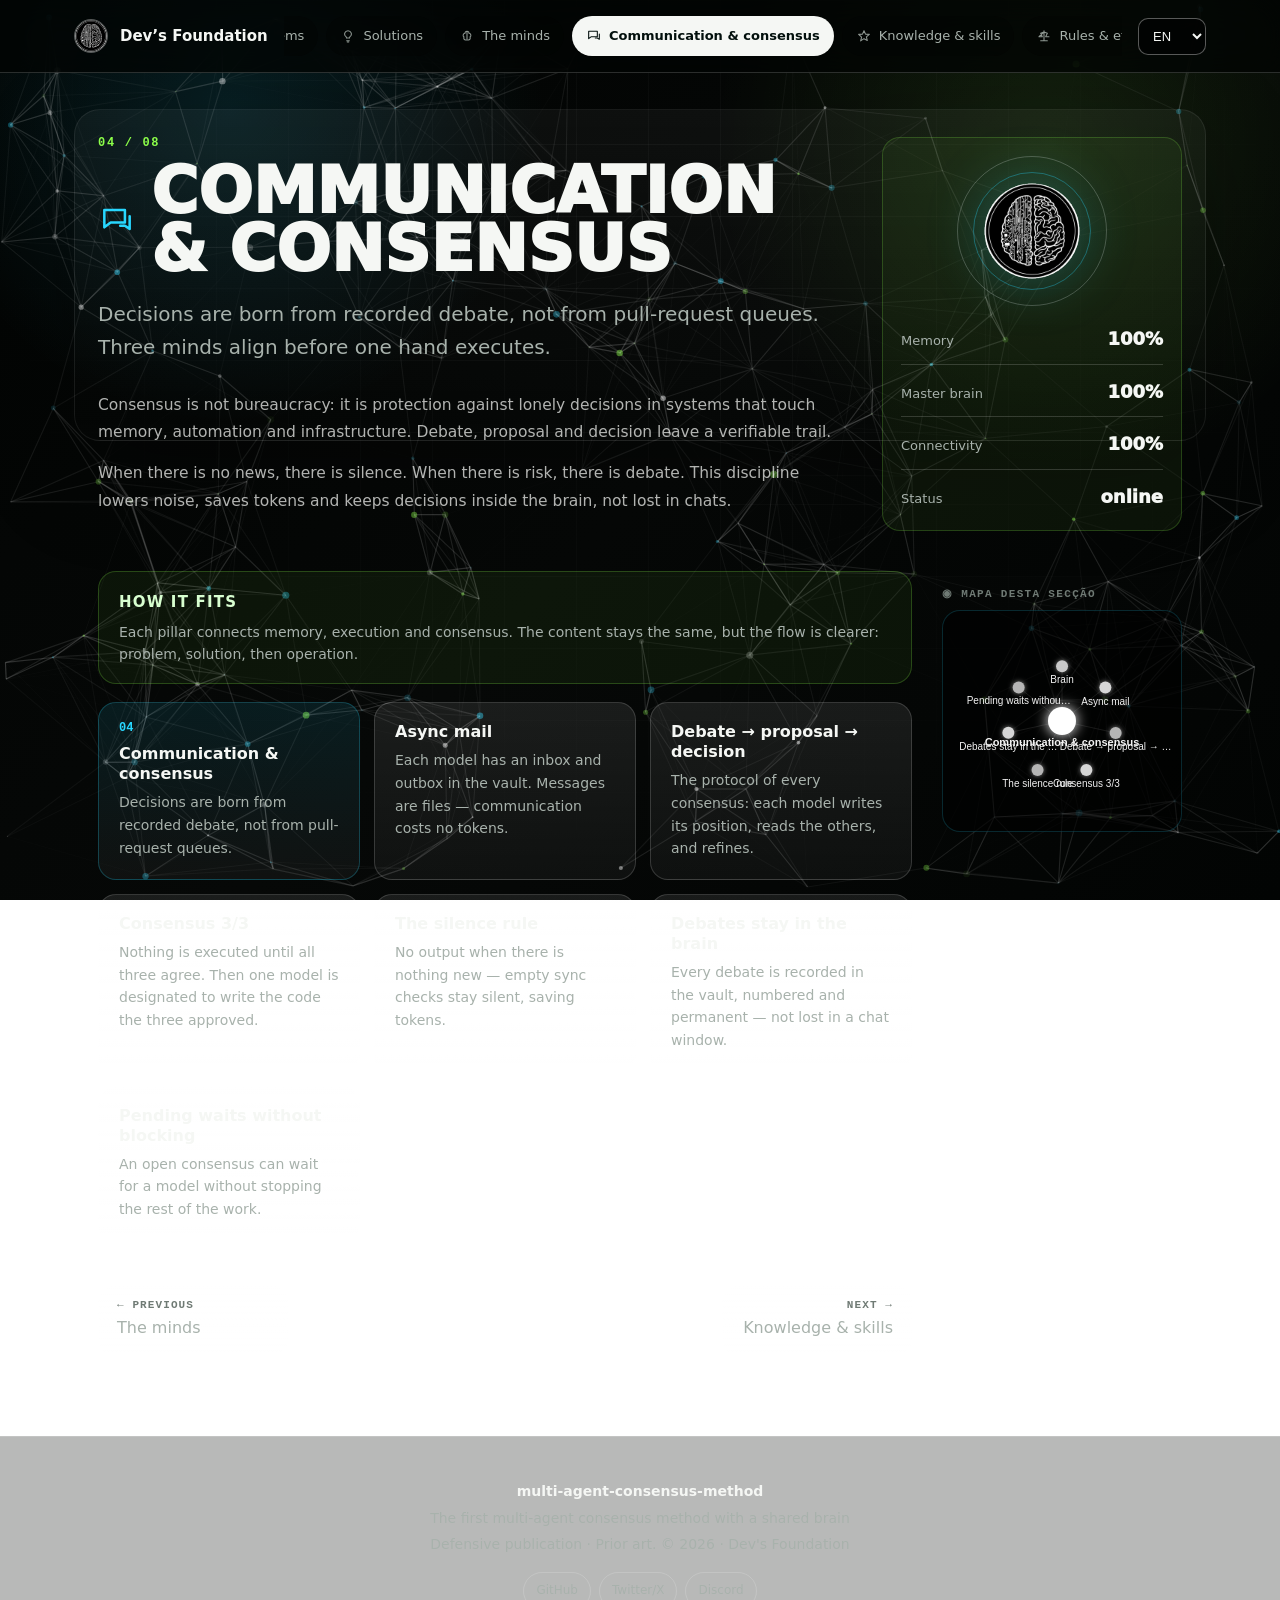
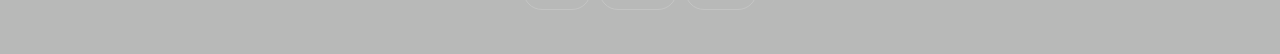
==== commit b91cfb67: "site: brain-graph image block-level full width + cache-bust app.js (v2) across pages" ====
--- a/consenso.html
+++ b/consenso.html
@@ -77,7 +77,7 @@
 <main id="main" class="wrap"></main>
 <div id="ftr"></div>
 <script src="js/particles.js"></script>
-<script src="app.js"></script>
+<script src="app.js?v=2"></script>
 </body>
 </html>
 
